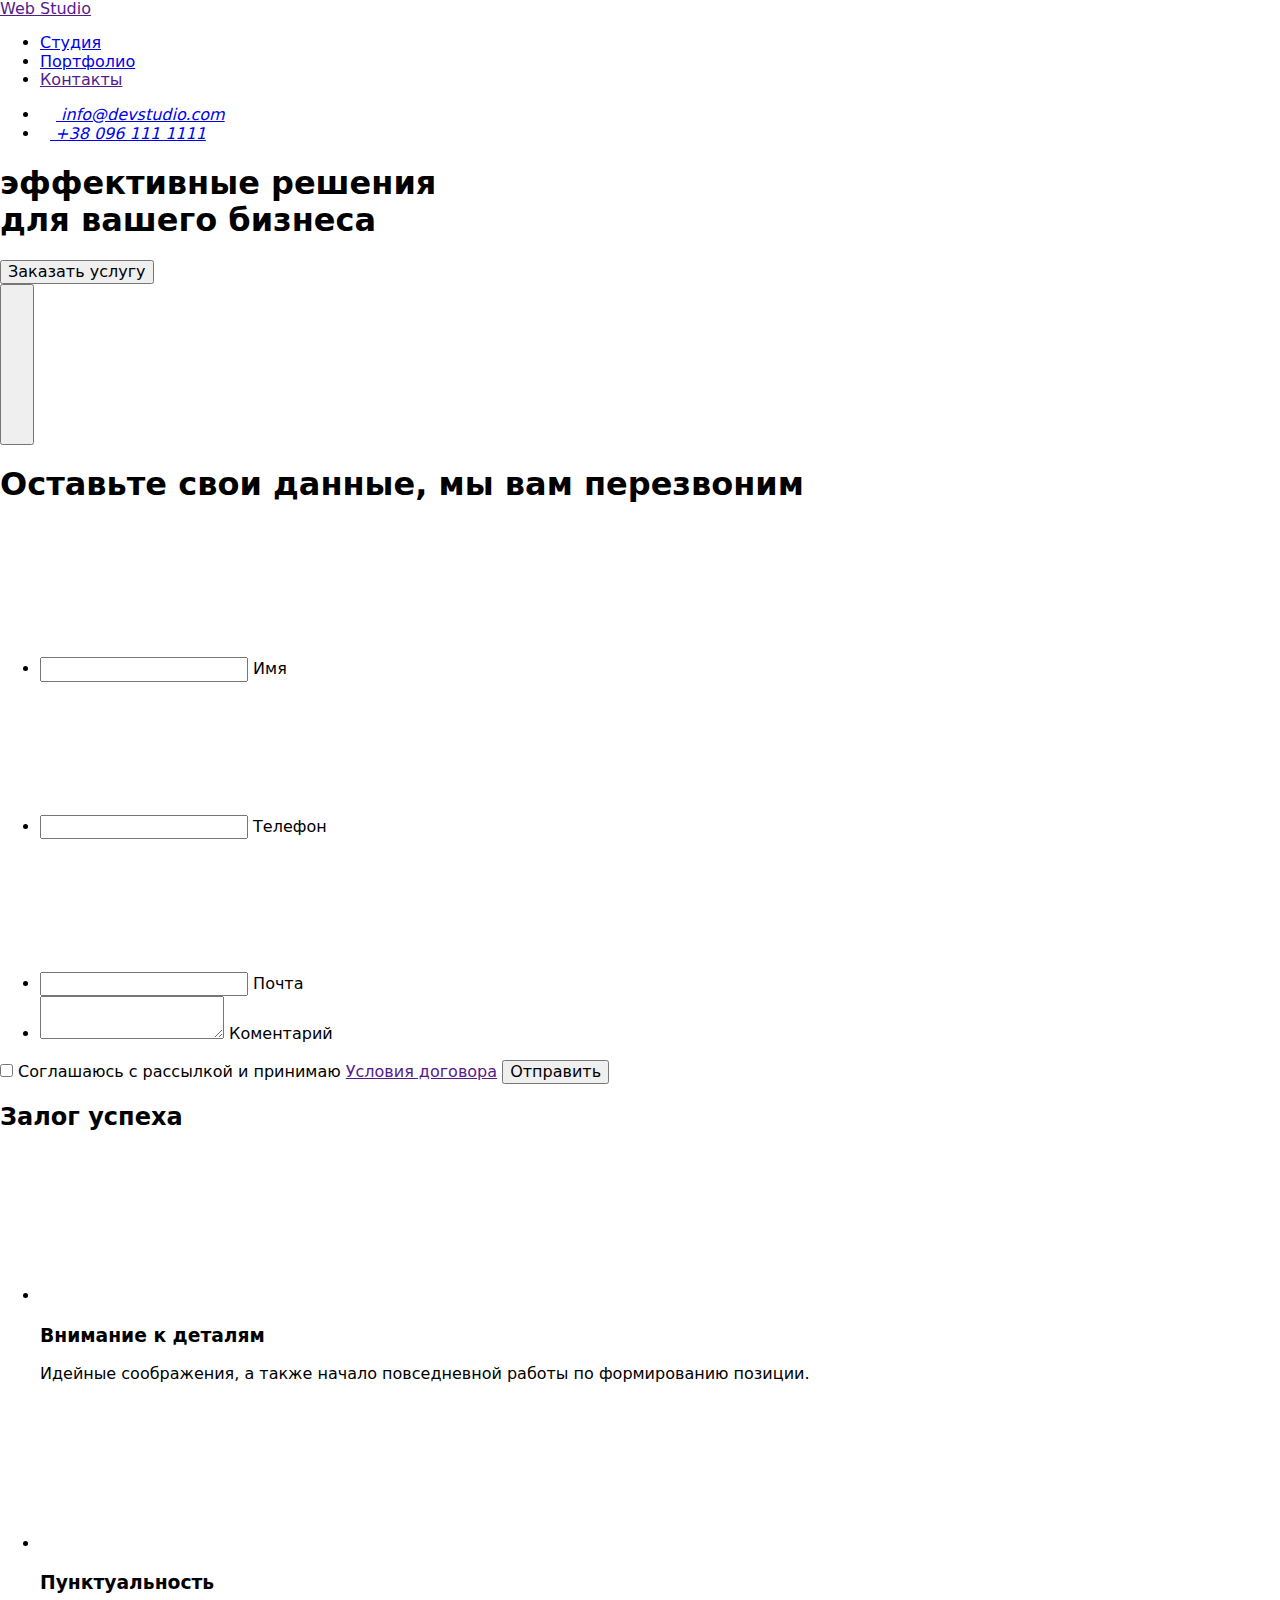
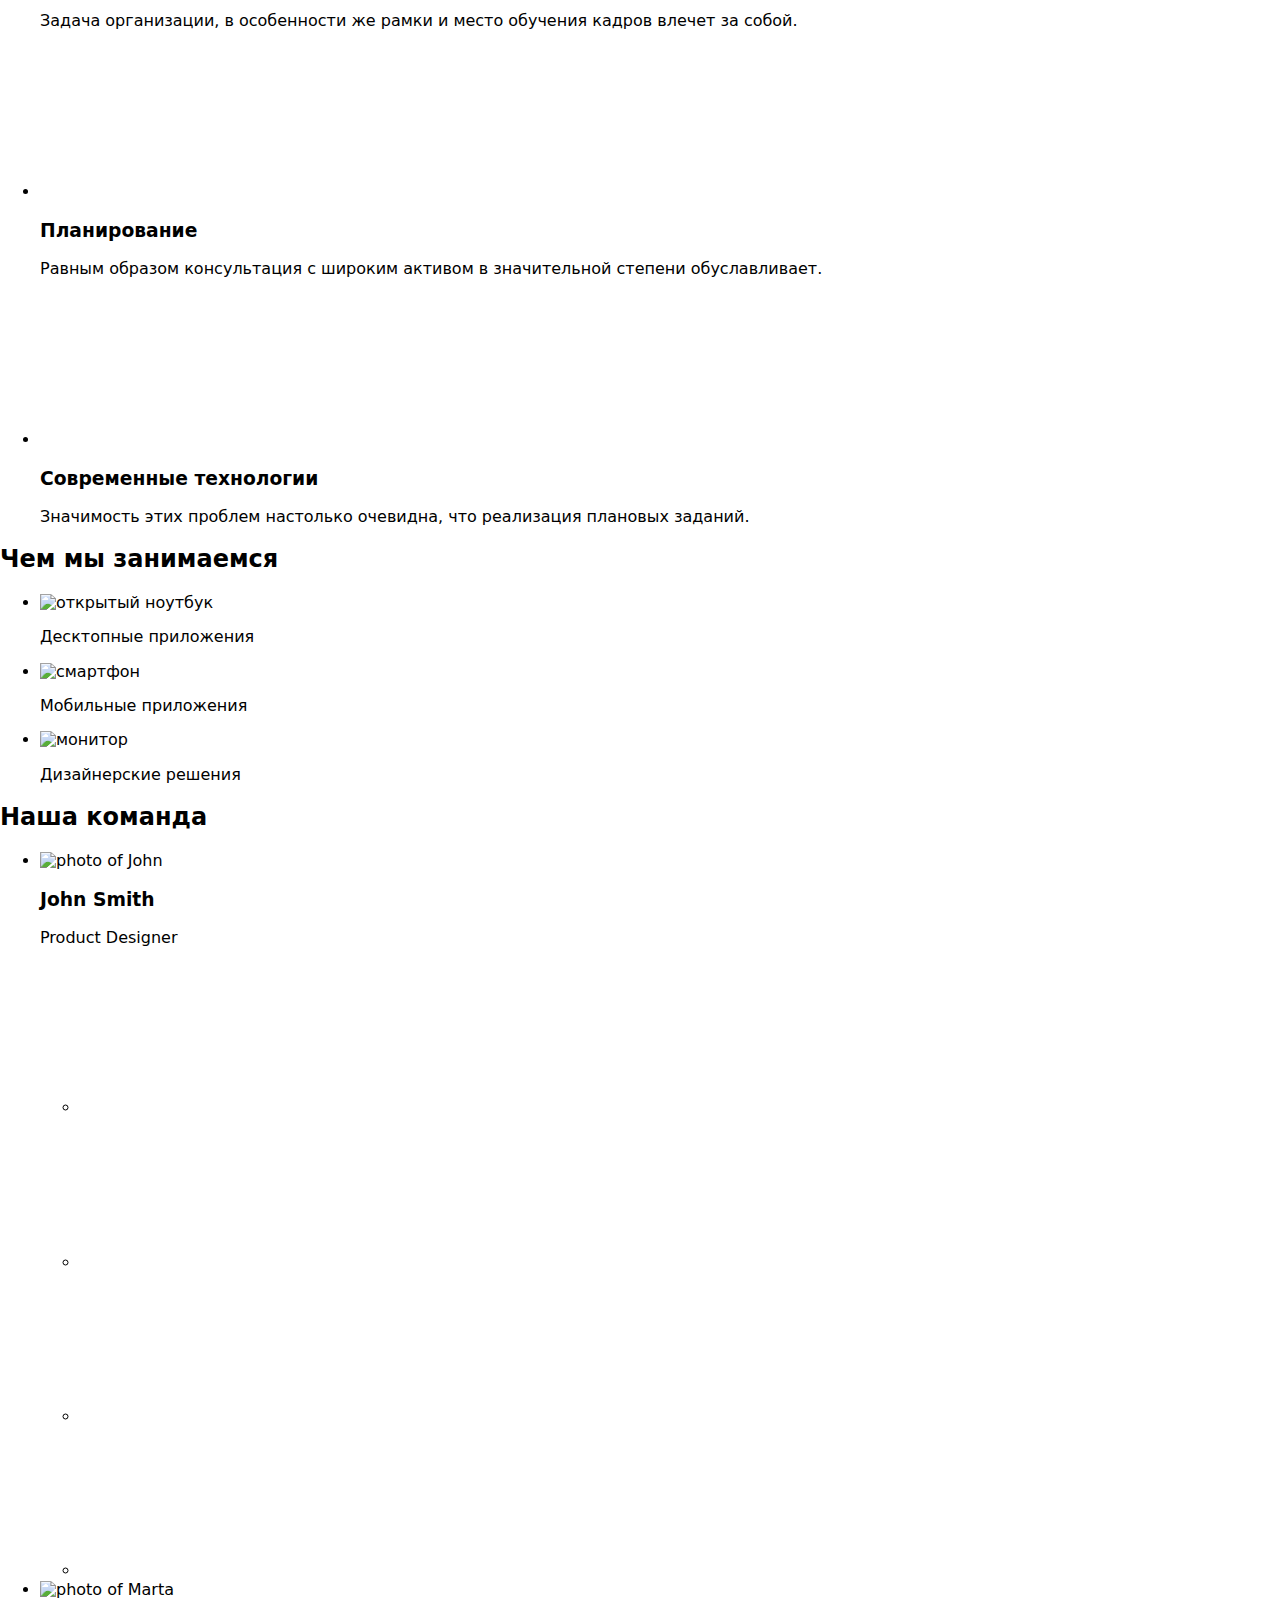
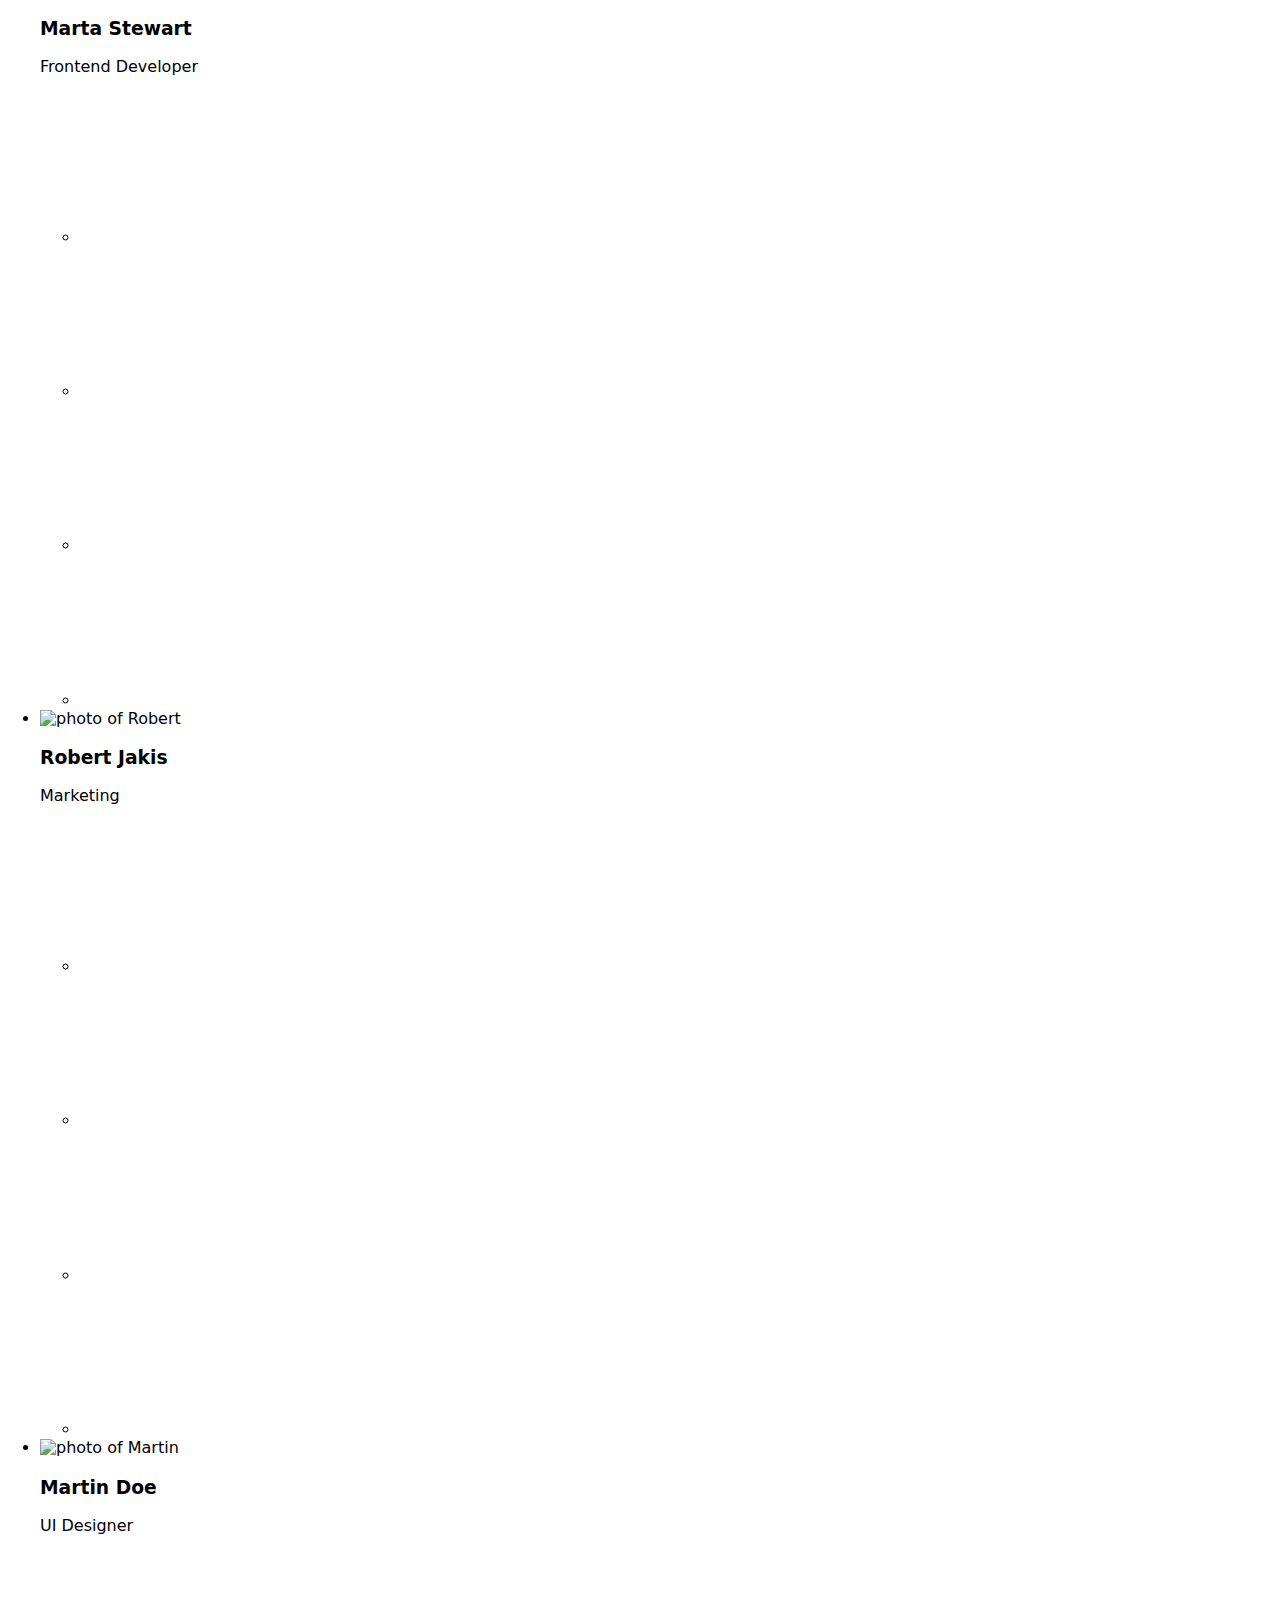
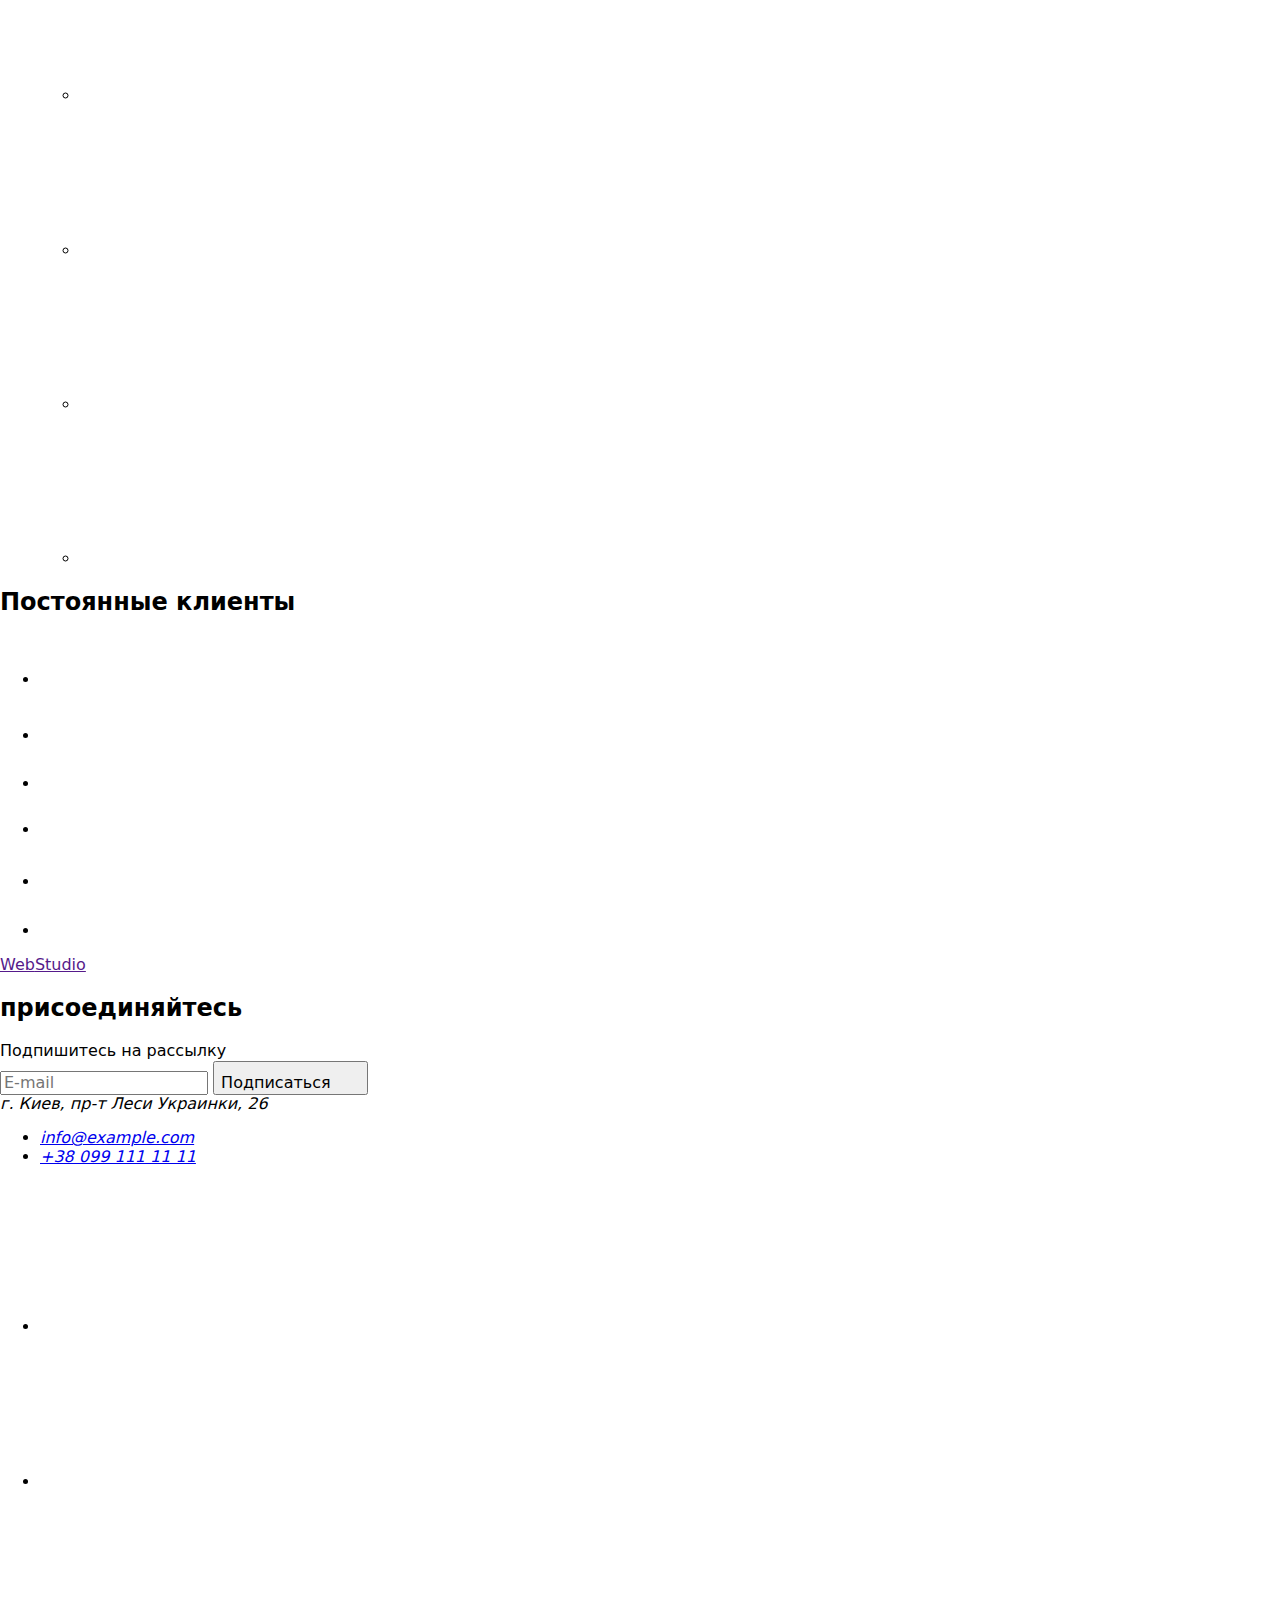
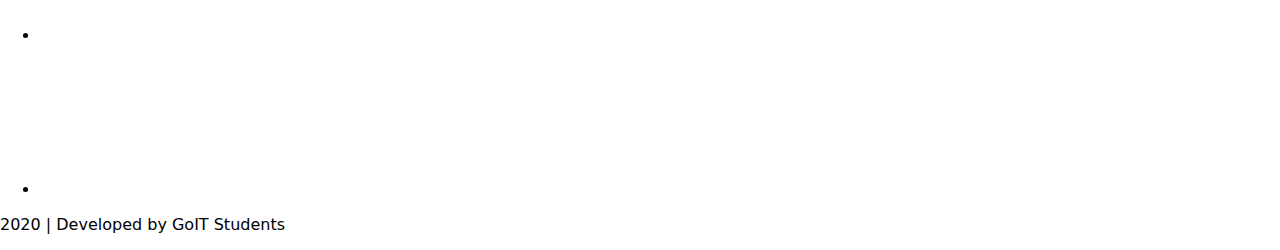
==== index.html @ dd18610b "Add files via upload" ====
<!DOCTYPE html>
<html lang="ru">
  <head>
    <meta charset="UTF-8" />
    <meta name="viewport" content="width=device-width, initial-scale=1.0" />
    <title>Document</title>
    <link
      href="https://fonts.googleapis.com/css2?family=Raleway:wght@700&family=Roboto:wght@400;500;700;900&display=swap"
      rel="stylesheet"
    />
    <link
      rel="stylesheet"
      href="https://cdnjs.cloudflare.com/ajax/libs/modern-normalize/0.6.0/modern-normalize.min.css"
    />
    <link rel="stylesheet" href="./css/main.min.css" />
  </head>

  <body>
    <!--Шапка проекту-->
    <header class="header">
      <div class="container">
        <div class="navigation">
          <nav class="navigation">
            <a href="" lang="en" class="logo"><span>Web</span> Studio</a>
            <ul class="site-nav">
              <li class="item">
                <a href="./index.html" class="link current">Студия</a>
              </li>
              <li class="item">
                <a href="./portfolio.html" class="link">Портфолио</a>
              </li>
              <li class="item"><a href="" class="link">Контакты</a></li>
            </ul>
          </nav>
          <address class="address">
            <ul class="comunication">
              <li class="item">
                <a
                  class="link"
                  href="mailto:info@devstudio.com"
                  aria-label="электронная почта"
                  ><svg class="icon" width="16px" height="11px">
                    <use href="./images/symbol-defs.svg#icon-envelope"></use>
                  </svg>
                  info@devstudio.com
                </a>
              </li>
              <li class="item">
                <a
                  class="link"
                  href="tel:+380961111111"
                  aria-label="номер телефона"
                >
                  <svg class="icon" width="10px" height="15px">
                    <use href="./images/symbol-defs.svg#icon-smartphone"></use>
                  </svg>
                  +38 096 111 1111
                </a>
              </li>
            </ul>
          </address>
        </div>
      </div>
    </header>

    <main>
      <!--Головний заголовок-->

      <section class="hero">
        <div class="hero-content">
          <h1 class="hero-title">
            эффективные решения <br />
            для вашего бизнеса
          </h1>
          <button data-modal-open class="hero-button">Заказать услугу</button>
          <div data-modal class="backdrop is-hidden">
            <div class="modal">
              <button class="cross-button" data-modal-close>
                <svg class="modal-icon" width="18px" hight="18px">
                  <use href="./images/symbol-defs.svg#icon-close-black"></use>
                </svg>
              </button>
              <form class="form" autocomplete="off">
                <h1 class="form-header">
                  Оставьте свои данные, мы вам перезвоним
                </h1>
                <ul class="form-list">
                  <li class="form-item">
                    <input
                      class="form-input"
                      type="text"
                      name="name"
                      id="name"
                      placeholder=" "
                    />
                    <label class="form-label" for="name">Имя </label>
                    <svg class="form-icon" width="18px" hight="18px">
                      <use
                        href="./images/symbol-defs.svg#icon-person-black"
                      ></use>
                    </svg>
                  </li>
                  <li class="form-item">
                    <input
                      class="form-input"
                      type="tel"
                      name="telephone"
                      id="telephone"
                      placeholder=" "
                    />
                    <label class="form-label" for="telephone">Телефон </label>
                    <svg class="form-icon" width="18px" hight="18px">
                      <use
                        href="./images/symbol-defs.svg#icon-phone-black"
                      ></use>
                    </svg>
                  </li>
                  <li class="form-item">
                    <input
                      class="form-input"
                      type="email"
                      name="mail"
                      id="mail"
                      placeholder=" "
                    />
                    <label class="form-label" for="mail">Почта </label>
                    <svg class="form-icon" width="18px" hight="18px">
                      <use
                        href="./images/symbol-defs.svg#icon-email-black"
                      ></use>
                    </svg>
                  </li>
                  <li class="form-item">
                    <textarea
                      class="form-input textarea"
                      name="comment"
                      id="comment"
                      placeholder=" "
                    ></textarea>
                    <label class="form-textarea" for="comment"
                      >Коментарий
                    </label>
                  </li>
                </ul>
                <label class="checkbox-label"
                  ><input class="checkbox" type="checkbox" name="conditions" />

                  <span class="checkbox-icon"></span>
                  Соглашаюсь с рассылкой и принимаю
                  <a class="checkbox-link" href=""> Условия договора</a>
                </label>

                <button class="close-button" data-modal-close>Отправить</button>
              </form>
            </div>
          </div>
        </div>
      </section>

      <!--Рішення для бізнесу-->
      <section class="recipe-success">
        <div class="container">
          <h2 class="visually-hidden">Залог успеха</h2>
          <ul class="list">
            <li class="item">
              <div class="button" aria-label="антена">
                <svg class="icon">
                  <use href="./images/symbol-defs.svg#icon-antenna"></use>
                </svg>
              </div>
              <h3 class="header">Внимание к деталям</h3>
              <p class="text">
                Идейные соображения, а также начало повседневной работы по
                формированию позиции.
              </p>
            </li>
            <li class="item">
              <div class="button" aria-label="часы">
                <svg class="icon">
                  <use href="./images/symbol-defs.svg#icon-clock"></use>
                </svg>
              </div>
              <h3 class="header">Пунктуальность</h3>
              <p class="text">
                Задача организации, в особенности же рамки и место обучения
                кадров влечет за собой.
              </p>
            </li>
            <li class="item">
              <div class="button" aria-label="диаграмма">
                <svg class="icon">
                  <use href="./images/symbol-defs.svg#icon-diagram"></use>
                </svg>
              </div>
              <h3 class="header">Планирование</h3>
              <p class="text">
                Равным образом консультация с широким активом в значительной
                степени обуславливает.
              </p>
            </li>
            <li class="item">
              <div class="button" aria-label="астронавт">
                <svg class="icon">
                  <use href="./images/symbol-defs.svg#icon-astronaut"></use>
                </svg>
              </div>
              <h3 class="header">Современные технологии</h3>
              <p class="text">
                Значимость этих проблем настолько очевидна, что реализация
                плановых заданий.
              </p>
            </li>
          </ul>
        </div>
      </section>

      <!--Чим ми займаємося-->

      <section class="activity">
        <div class="container">
          <h2 class="title">Чем мы занимаемся</h2>
          <ul class="activity-list">
            <li class="item">
              <img
                class="img"
                src="./images/img(6).jpg"
                alt="открытый ноутбук"
                width="370"
                height="294"
              />

              <p class="activity-text">Десктопные приложения</p>
            </li>
            <li class="item">
              <img
                class="img"
                src="./images/box(1).jpg"
                alt="смартфон"
                width="370"
                height="294"
              />

              <p class="activity-text">Мобильные приложения</p>
            </li>
            <li class="item">
              <img
                class="img"
                src="./images/img(1)(1).jpg"
                alt="монитор"
                width="370"
                height="294"
              />

              <p class="activity-text">Дизайнерские решения</p>
            </li>
          </ul>
        </div>
      </section>

      <!--Наша команда-->
      <section class="command-player">
        <div class="container">
          <h2>Наша команда</h2>
          <ul lang="en" class="list">
            <li class="item">
              <img
                src="./images/img(2)(1).jpg"
                alt="photo of John"
                width="270"
                height="260"
              />
              <h3 class="name">John Smith</h3>
              <p class="text">Product Designer</p>
              <ul class="social-links">
                <li class="item">
                  <a class="link" href="" aria-label="ссылка на инстаграм">
                    <svg class="icon" width="20px" hight="20px">
                      <use href="./images/symbol-defs.svg#icon-instagram"></use>
                    </svg>
                  </a>
                </li>
                <li class="item">
                  <a class="link" href="" aria-label="ссылка на твиттер">
                    <svg class="icon" width="20px" hight="20px">
                      <use href="./images/symbol-defs.svg#icon-twitter"></use>
                    </svg>
                  </a>
                </li>
                <li class="item">
                  <a class="link" href="" aria-label="ссылка на фейсбук">
                    <svg class="icon" width="20px" hight="20px">
                      <use href="./images/symbol-defs.svg#icon-facebook"></use>
                    </svg>
                  </a>
                </li>
                <li class="item">
                  <a class="link" href="" aria-label="ссылка на линкедин">
                    <svg class="icon" width="20px" hight="20px">
                      <use href="./images/symbol-defs.svg#icon-linkedin"></use>
                    </svg>
                  </a>
                </li>
              </ul>
            </li>
            <li class="item">
              <img
                src="./images/img(3)(1).jpg"
                alt="photo of Marta"
                width="270"
                height="260"
              />
              <h3 class="name">Marta Stewart</h3>
              <p class="text">Frontend Developer</p>
              <ul class="social-links">
                <li class="item">
                  <a class="link" href="" aria-label="ссылка на инстаграм">
                    <svg class="icon" width="20px" hight="20px">
                      <use href="./images/symbol-defs.svg#icon-instagram"></use>
                    </svg>
                  </a>
                </li>
                <li class="item">
                  <a class="link" href="" aria-label="ссылка на твиттер">
                    <svg class="icon" width="20px" hight="20px">
                      <use href="./images/symbol-defs.svg#icon-twitter"></use>
                    </svg>
                  </a>
                </li>
                <li class="item">
                  <a class="link" href="" aria-label="ссылка на фейсбук">
                    <svg class="icon" width="20px" hight="20px">
                      <use href="./images/symbol-defs.svg#icon-facebook"></use>
                    </svg>
                  </a>
                </li>
                <li class="item">
                  <a class="link" href="" aria-label="ссылка на линкедин">
                    <svg class="icon" width="20px" hight="20px">
                      <use href="./images/symbol-defs.svg#icon-linkedin"></use>
                    </svg>
                  </a>
                </li>
              </ul>
            </li>
            <li class="item">
              <img
                src="./images/img(4)(1).jpg"
                alt="photo of Robert"
                width="270"
                height="260"
              />
              <h3 class="name">Robert Jakis</h3>
              <p class="text">Marketing</p>
              <ul class="social-links">
                <li class="item">
                  <a class="link" href="" aria-label="ссылка на инстаграм">
                    <svg class="icon" width="20px" hight="20px">
                      <use href="./images/symbol-defs.svg#icon-instagram"></use>
                    </svg>
                  </a>
                </li>
                <li class="item">
                  <a class="link" href="" aria-label="ссылка на твиттер">
                    <svg class="icon" width="20px" hight="20px">
                      <use href="./images/symbol-defs.svg#icon-twitter"></use>
                    </svg>
                  </a>
                </li>
                <li class="item">
                  <a class="link" href="" aria-label="ссылка на фейсбук">
                    <svg class="icon" width="20px" hight="20px">
                      <use href="./images/symbol-defs.svg#icon-facebook"></use>
                    </svg>
                  </a>
                </li>
                <li class="item">
                  <a class="link" href="" aria-label="ссылка на линкедин">
                    <svg class="icon" width="20px" hight="20px">
                      <use href="./images/symbol-defs.svg#icon-linkedin"></use>
                    </svg>
                  </a>
                </li>
              </ul>
            </li>
            <li class="item">
              <img
                src="./images/img(5)(1).jpg"
                alt="photo of Martin"
                width="270"
                height="260"
              />
              <h3 class="name">Martin Doe</h3>
              <p class="text">UI Designer</p>
              <ul class="social-links">
                <li class="item">
                  <a class="link" href="" aria-label="ссылка на инстаграм">
                    <svg class="icon" width="20px" hight="20px">
                      <use href="./images/symbol-defs.svg#icon-instagram"></use>
                    </svg>
                  </a>
                </li>
                <li class="item">
                  <a class="link" href="" aria-label="ссылка на твиттер">
                    <svg class="icon" width="20px" hight="20px">
                      <use href="./images/symbol-defs.svg#icon-twitter"></use>
                    </svg>
                  </a>
                </li>
                <li class="item">
                  <a class="link" href="" aria-label="ссылка на фейсбук">
                    <svg class="icon" width="20px" hight="20px">
                      <use href="./images/symbol-defs.svg#icon-facebook"></use>
                    </svg>
                  </a>
                </li>
                <li class="item">
                  <a class="link" href="" aria-label="ссылка на линкедин">
                    <svg class="icon" width="20px" hight="20px">
                      <use href="./images/symbol-defs.svg#icon-linkedin"></use>
                    </svg>
                  </a>
                </li>
              </ul>
            </li>
          </ul>
        </div>
      </section>
      <section class="clients">
        <div class="container">
          <h2 class="header">Постоянные клиенты</h2>
          <ul class="clients-list">
            <li class="item">
              <a class="link" href="">
                <svg class="icon" width="44px" height="49px">
                  <use href="./images/symbol-defs.svg#icon-logo1"></use>
                </svg>
              </a>
            </li>
            <li class="item">
              <a class="link" href="">
                <svg class="icon" width="40px" height="52px">
                  <use href="./images/symbol-defs.svg#icon-logo2"></use>
                </svg>
              </a>
            </li>
            <li class="item">
              <a class="link" href="">
                <svg class="icon" width="41px" height="43px">
                  <use href="./images/symbol-defs.svg#icon-logo3"></use>
                </svg>
              </a>
            </li>
            <li class="item">
              <a class="link" href="">
                <svg class="icon" width="80px" height="42px">
                  <use href="./images/symbol-defs.svg#icon-logo4"></use>
                </svg>
              </a>
            </li>
            <li class="item">
              <a class="link" href="">
                <svg class="icon" width="59px" height="47px">
                  <use href="./images/symbol-defs.svg#icon-logo5"></use>
                </svg>
              </a>
            </li>
            <li class="item">
              <a class="link" href="">
                <svg class="icon" width="88px" height="45px">
                  <use href="./images/symbol-defs.svg#icon-logo6"></use>
                </svg>
              </a>
            </li>
          </ul>
        </div>
      </section>
    </main>
    <footer class="footer">
      <div class="container">
        <div class="footer-up">
          <a href="" lang="en" class="logo"><span>Web</span>Studio</a>
          <h2 class="footer-call">присоединяйтесь</h2>
          <form class="footer-form">
            <label class="label" for="mail">Подпишитесь на рассылку</label>
            <div class="field">
              <input
                class="mail"
                type="email"
                name="mail"
                id="mail"
                placeholder="E-mail"
              />
              <button class="button" type="submit">
                Подписаться
                <svg class="icon" width="24px" height="24px">
                  <use href="./images/symbol-defs.svg#icon-icon-send"></use>
                </svg>
              </button>
            </div>
          </form>
        </div>
        <div class="footer-middle">
          <address class="address">
            г. Киев, пр-т Леси Украинки, 26
            <ul class="footer-nav">
              <li>
                <a href="mailto:info@example.com" class="footer-link"
                  >info@example.com</a
                >
              </li>
              <li>
                <a href="tell:+380991111111" class="footer-link"
                  >+38 099 111 11 11</a
                >
              </li>
            </ul>
          </address>

          <ul class="social-links">
            <li class="item">
              <a class="link" href="" aria-label="ссылка на инстаграм">
                <svg class="icon" width="20px" hight="20px">
                  <use href="./images/symbol-defs.svg#icon-instagram"></use>
                </svg>
              </a>
            </li>
            <li class="item">
              <a class="link" href="" aria-label="ссылка на твиттер">
                <svg class="icon" width="20px" hight="20px">
                  <use href="./images/symbol-defs.svg#icon-twitter"></use>
                </svg>
              </a>
            </li>
            <li class="item">
              <a class="link" href="" aria-label="ссылка на фейсбук">
                <svg class="icon" width="20px" hight="20px">
                  <use href="./images/symbol-defs.svg#icon-facebook"></use>
                </svg>
              </a>
            </li>
            <li class="item">
              <a class="link" href="" aria-label="ссылка на линкедин">
                <svg class="icon" width="20px" hight="20px">
                  <use href="./images/symbol-defs.svg#icon-linkedin"></use>
                </svg>
              </a>
            </li>
          </ul>
        </div>

        <p class="footer-developer">2020 | Developed by GoIT Students</p>
      </div>
    </footer>
    <script src="./js/modal.js"></script>
  </body>
</html>
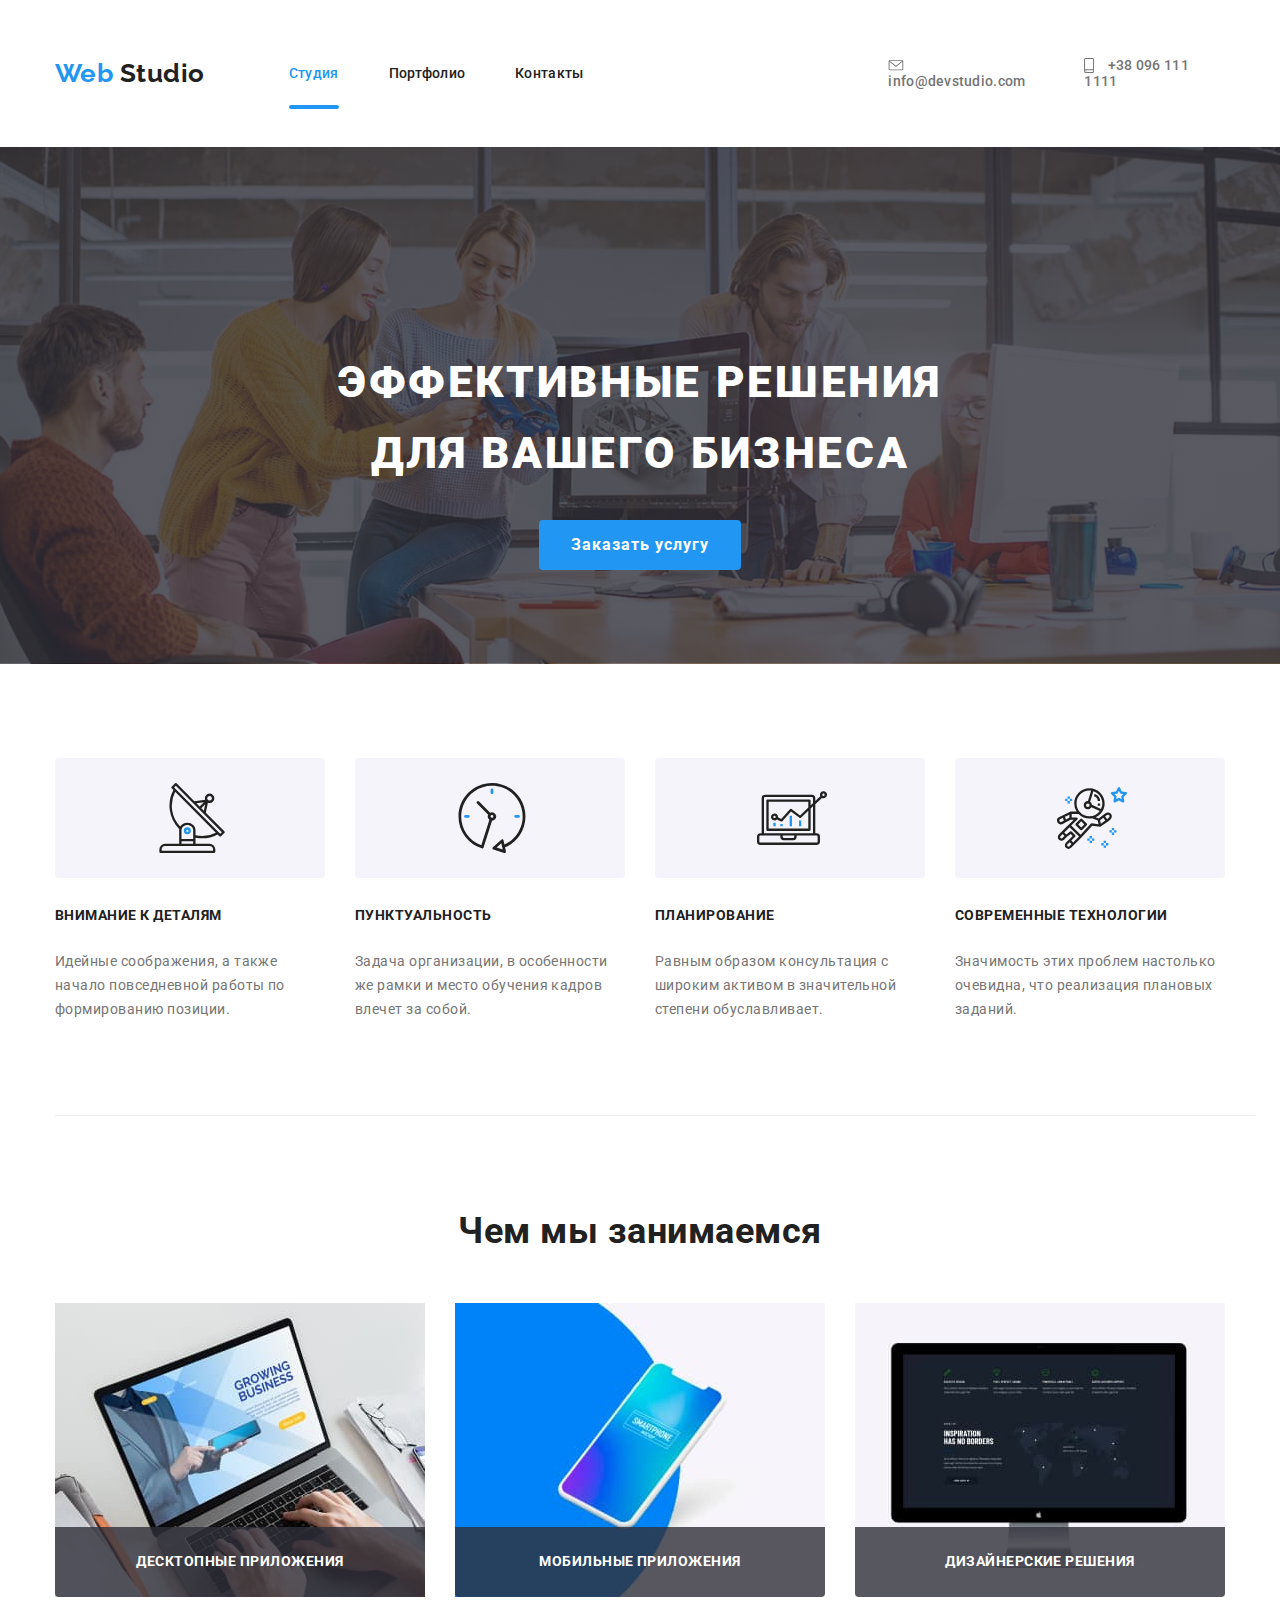
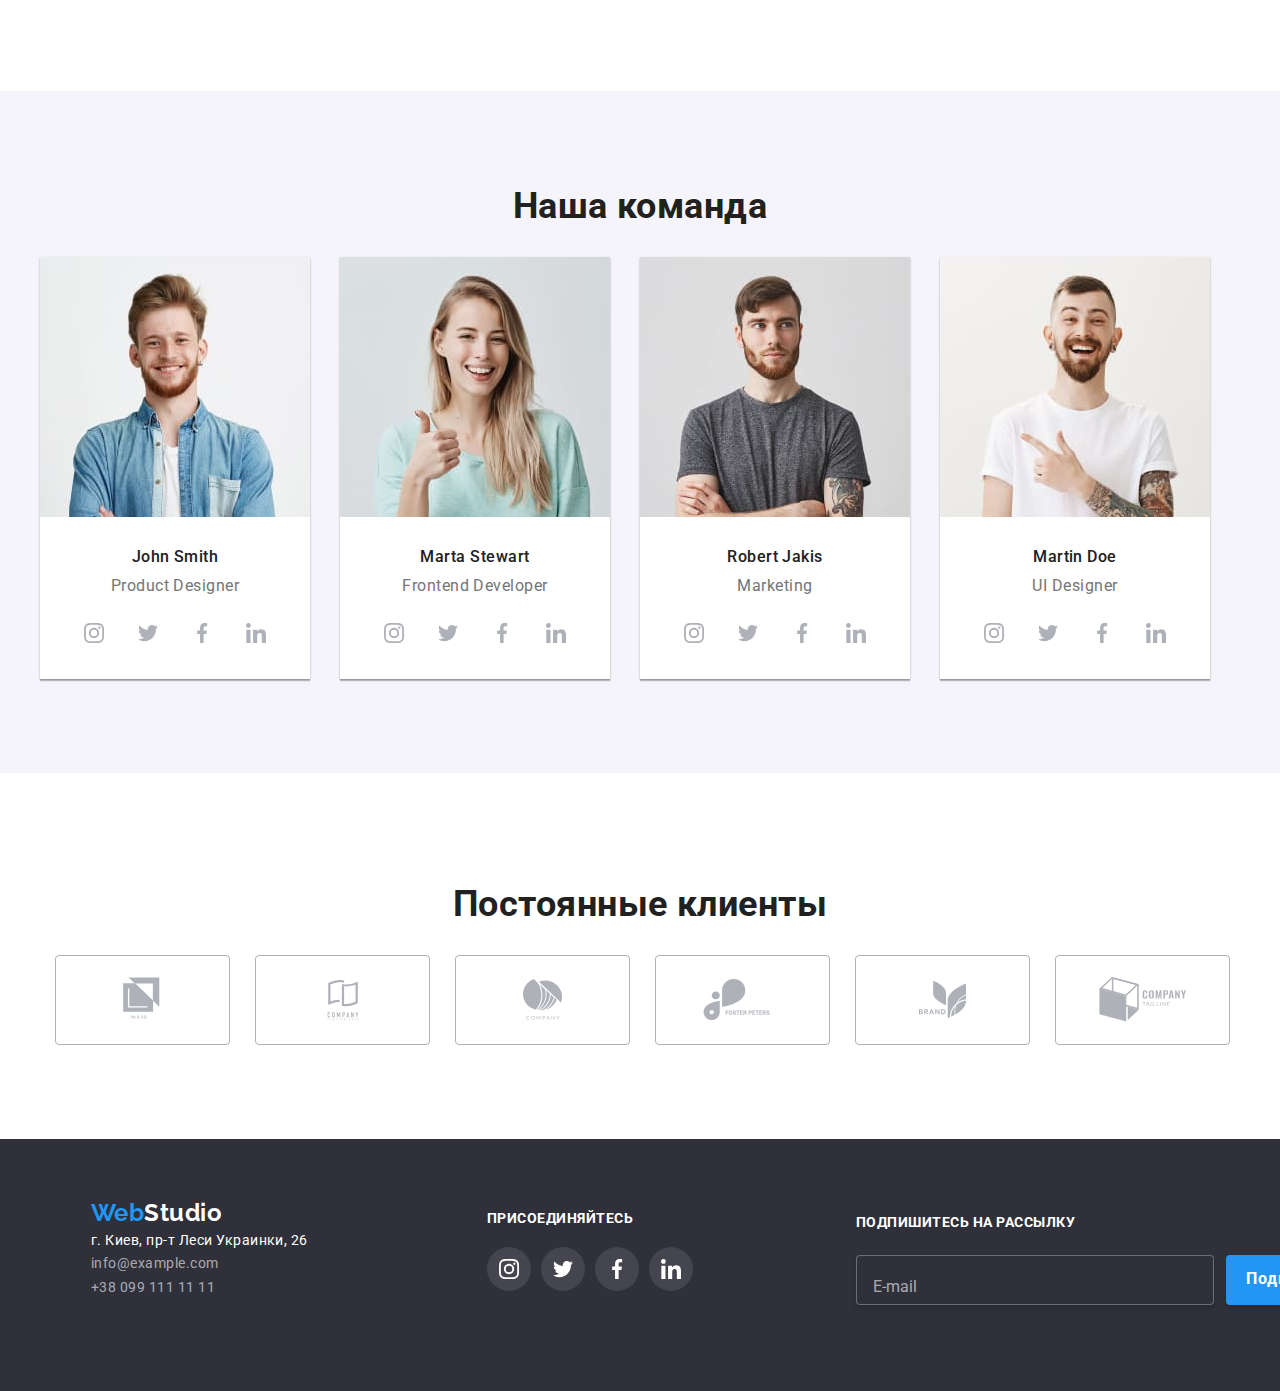
==== commit a871587a: "hw8" ====
--- a/index.html
+++ b/index.html
@@ -18,10 +18,32 @@
   <body>
     <!--Шапка проекту-->
     <header class="header">
-      <div class="container">
-        <div class="navigation">
+      <div class="container header">
+        <a href="" lang="en" class="logo"><span>Web</span> Studio</a>
+        <button
+          type="button"
+          class="menu-button is-open"
+          aria-expanded="false"
+          aria-controls="menu-container"
+          data-menu-button
+        >
+          <svg
+            width="40"
+            height="40"
+            aria-label="переключатель мобильного меню"
+          >
+            <use
+              class="icon-menu"
+              href="./images/symbol-defs.svg#icon-close40px"
+            ></use>
+            <use
+              class="icon-close"
+              href="./images/symbol-defs.svg#icon-menu40px"
+            ></use>
+          </svg>
+        </button>
+        <div class="menu-container" id="menu-container" data-menu>
           <nav class="navigation">
-            <a href="" lang="en" class="logo"><span>Web</span> Studio</a>
             <ul class="site-nav">
               <li class="item">
                 <a href="./index.html" class="link current">Студия</a>
@@ -222,8 +244,9 @@
           <ul class="activity-list">
             <li class="item">
               <img
+              srcset="./images/activity-1.jpg 1x"
                 class="img"
-                src="./images/img(6).jpg"
+                src="./images/activity-1.jpg "
                 alt="открытый ноутбук"
                 width="370"
                 height="294"
@@ -233,8 +256,9 @@
             </li>
             <li class="item">
               <img
+              srcset="./images/activity-2.jpg 1x"
                 class="img"
-                src="./images/box(1).jpg"
+                src="./images/activity-2.jpg"
                 alt="смартфон"
                 width="370"
                 height="294"
@@ -244,8 +268,9 @@
             </li>
             <li class="item">
               <img
+              srcset="./images/activity-3.jpg 1x"
                 class="img"
-                src="./images/img(1)(1).jpg"
+                src="./images/activity-3.jpg"
                 alt="монитор"
                 width="370"
                 height="294"
@@ -264,7 +289,13 @@
           <ul lang="en" class="list">
             <li class="item">
               <img
-                src="./images/img(2)(1).jpg"
+              srcset="
+              ./images/player-1.jpg 1x,
+
+              ./images/player-1@2x.jpg 2x,
+              "
+              class="player"
+                src="./images/player-1@2x.jpg"
                 alt="photo of John"
                 width="270"
                 height="260"
@@ -304,7 +335,12 @@
             </li>
             <li class="item">
               <img
-                src="./images/img(3)(1).jpg"
+               srcset="
+              ./images/player-2.jpg 1x,
+              ./images/player-2@2x.jpg 2x,
+              "
+              class="player"
+                src="./images/player-2.jpg"
                 alt="photo of Marta"
                 width="270"
                 height="260"
@@ -344,7 +380,12 @@
             </li>
             <li class="item">
               <img
-                src="./images/img(4)(1).jpg"
+               srcset="
+              ./images/player-3.jpg 1x,
+              ./images/player-3@2x.jpg 2x,
+              "
+              class="player"
+                src="./images/player-3.jpg"
                 alt="photo of Robert"
                 width="270"
                 height="260"
@@ -384,7 +425,12 @@
             </li>
             <li class="item">
               <img
-                src="./images/img(5)(1).jpg"
+               srcset="
+              ./images/player-4.jpg 1x,
+              ./images/player-4@2x.jpg 2x,
+              "
+              class="player"
+                src="./images/player-4.jpg"
                 alt="photo of Martin"
                 width="270"
                 height="260"
@@ -475,47 +521,25 @@
         </div>
       </section>
     </main>
-    <footer class="footer">
-      <div class="container">
+  <footer class="footer">
+    <div class="container footer">
+      <div class="footer-flex">
         <div class="footer-up">
           <a href="" lang="en" class="logo"><span>Web</span>Studio</a>
-          <h2 class="footer-call">присоединяйтесь</h2>
-          <form class="footer-form">
-            <label class="label" for="mail">Подпишитесь на рассылку</label>
-            <div class="field">
-              <input
-                class="mail"
-                type="email"
-                name="mail"
-                id="mail"
-                placeholder="E-mail"
-              />
-              <button class="button" type="submit">
-                Подписаться
-                <svg class="icon" width="24px" height="24px">
-                  <use href="./images/symbol-defs.svg#icon-icon-send"></use>
-                </svg>
-              </button>
-            </div>
-          </form>
-        </div>
-        <div class="footer-middle">
           <address class="address">
             г. Киев, пр-т Леси Украинки, 26
             <ul class="footer-nav">
               <li>
-                <a href="mailto:info@example.com" class="footer-link"
-                  >info@example.com</a
-                >
+                <a href="mailto:info@example.com" class="footer-link">info@example.com</a>
               </li>
               <li>
-                <a href="tell:+380991111111" class="footer-link"
-                  >+38 099 111 11 11</a
-                >
+                <a href="tell:+380991111111" class="footer-link">+38 099 111 11 11</a>
               </li>
             </ul>
           </address>
-
+        </div>
+        <div class="footer-social">
+          <h2 class="footer-call">присоединяйтесь</h2>
           <ul class="social-links">
             <li class="item">
               <a class="link" href="" aria-label="ссылка на инстаграм">
@@ -547,10 +571,25 @@
             </li>
           </ul>
         </div>
-
-        <p class="footer-developer">2020 | Developed by GoIT Students</p>
       </div>
-    </footer>
+      <form class="footer-form">
+        <label class="label" for="mail">Подпишитесь на рассылку</label>
+        <div class="field">
+          <input class="mail" type="email" name="mail" id="mail" placeholder="E-mail" />
+          <button class="button" type="submit">
+            Подписаться
+            <svg class="icon" width="24px" height="24px">
+              <use href="./images/symbol-defs.svg#icon-icon-send"></use>
+            </svg>
+          </button>
+        </div>
+      </form>
+    </div>
+  
+    <p class="footer-developer">2020 | Developed by GoIT Students</p>
+    </div>
+  </footer>
+    <script src="./js/menu.js"></script>
     <script src="./js/modal.js"></script>
   </body>
 </html>
--- a/css/main.min.css
+++ b/css/main.min.css
@@ -0,0 +1,1315 @@
+html {
+  -webkit-box-sizing: border-box;
+  box-sizing: border-box;
+  line-height: 0;
+}
+*,
+*::before,
+*::after {
+  -webkit-box-sizing: inherit;
+  box-sizing: inherit;
+}
+body {
+  background-color: #fff;
+  color: #212121;
+  font-family: Roboto, sans-serif;
+  letter-spacing: 0.03em;
+}
+.container {
+  margin-left: auto;
+  margin-right: auto;
+  padding-left: 15px;
+  padding-right: 15px;
+  @media screen and (min-width: $mobile) {
+    width: 480px;
+  }
+  @media screen and (min-width: $tablet) {
+    width: 768px;
+  }
+  @media screen and (min-width: $desktop) {
+    width: 1200px;
+  }
+}
+a {
+  color: inherit;
+  text-decoration: none;
+  margin: 0;
+  padding: 0;
+  border: none;
+  -webkit-box-shadow: none;
+  box-shadow: none;
+}
+ul {
+  list-style: none;
+  margin: 0;
+  padding: 0;
+}
+img {
+  display: block;
+  max-width: 100%;
+  height: auto;
+}
+.visually-hidden {
+  position: absolute;
+  width: 1px;
+  height: 1px;
+  border: 0;
+  margin: -1px;
+  padding: 0;
+  clip: rect(0 0 0 0);
+  overflow: hidden;
+}
+h1,
+h2,
+h3 {
+  margin: 0;
+}
+h2 {
+  font-weight: 700;
+  font-size: 36px;
+  line-height: 1.17;
+  text-align: center;
+}
+p {
+  margin: 0;
+}
+.header {
+  position: relative;
+  padding-top: 16px;
+  padding-bottom: 16px;
+}
+@media screen and (min-width: 768px) {
+  .header {
+    width: 1200px;
+    margin-left: auto;
+    margin-right: auto;
+  }
+}
+
+.logo {
+  font-family: Raleway, sans-serif;
+  font-weight: 700;
+  font-size: 26px;
+  line-height: 1.2;
+  width: 153px;
+}
+@media screen and (min-width: 768px) {
+  .logo {
+    padding-top: 26px;
+    padding-bottom: 26px;
+  }
+}
+
+.logo span {
+  color: #2196f3;
+}
+
+@media screen and (max-width: 767px) {
+  .menu-container {
+    display: none;
+    position: absolute;
+    top: 100%;
+    left: 0;
+    width: 100%;
+    height: 453px;
+
+    background-color: #ffffff;
+    box-shadow: 0px 1px 3px rgba(0, 0, 0, 0.16), 0px 2px 4px rgba(0, 0, 0, 0.08),
+      0px 4px 8px rgba(0, 0, 0, 0.04);
+    padding-top: 60px;
+    padding-bottom: 60px;
+    margin-left: auto;
+    margin-right: auto;
+  }
+}
+@media screen and (min-width: 768px) {
+  .menu-container {
+    display: flex;
+    align-items: center;
+    margin-left: 81px;
+  }
+}
+
+.container.header {
+  display: flex;
+  align-items: center;
+}
+
+@media screen and (min-width: 1200px) {
+  .container.header {
+    width: 1200px;
+    display: flex;
+    justify-content: center;
+  }
+}
+.menu-container.is-open {
+  display: block;
+}
+
+.menu-button {
+  position: absolute;
+  right: 10px;
+  top: 10px;
+  display: inline-flex;
+  margin: 0;
+  padding: 0;
+  border: none;
+  background-color: transparent;
+}
+
+.menu-button .icon-close {
+  display: none;
+}
+.menu-button:hover {
+  fill: #2196f3;
+}
+@media screen and (max-width: 767px) {
+  .menu-button.is-open .icon-close {
+    display: block;
+  }
+}
+
+.menu-button.is-open .icon-menu {
+  display: none;
+}
+
+.header .address {
+  font-style: normal;
+  text-align: center;
+}
+
+.site-nav {
+  display: block;
+  font-weight: 500;
+  font-size: 14px;
+  line-height: 1.14;
+  letter-spacing: 0.02em;
+
+  text-align: center;
+}
+@media screen and (min-width: 768px) {
+  .site-nav {
+    display: flex;
+    padding-top: 32px;
+    padding-bottom: 32px;
+  }
+}
+
+.site-nav .item {
+  margin-bottom: 50px;
+}
+.site-nav .item:last-child {
+  margin-bottom: 0;
+  margin-right: 0;
+}
+@media screen and (min-width: 768px) {
+  .site-nav .item {
+    margin-bottom: 0;
+    margin-right: 50px;
+  }
+}
+.site-nav .link {
+  -webkit-transition-property: color;
+  transition-property: color;
+  -webkit-transition-duration: 250ms;
+  transition-duration: 250ms;
+  -webkit-transition-timing-function: cubic-bezier(0.4, 0, 0.2, 1);
+  transition-timing-function: cubic-bezier(0.4, 0, 0.2, 1);
+}
+.site-nav .link:hover,
+.site-nav .link:focus {
+  color: #2196f3;
+}
+
+.link.current {
+  position: relative;
+  color: #2196f3;
+  height: 25px;
+  padding-bottom: 8px;
+}
+@media screen and (min-width: 768px) {
+  .link.current {
+    height: 48px;
+    padding-bottom: 28px;
+  }
+}
+
+.link.current::after {
+  display: inline-block;
+  position: absolute;
+  content: "";
+  left: 0;
+  bottom: 0;
+  width: 100%;
+  height: 4px;
+  background-color: #2196f3;
+  border-radius: 2px;
+}
+.comunication {
+  display: block;
+  color: #757575;
+  font-weight: 500;
+  font-size: 14px;
+  line-height: 1.14;
+  letter-spacing: 0.02em;
+
+  margin-top: 60px;
+}
+@media screen and (min-width: 768px) {
+  .comunication {
+    margin-top: 0;
+    margin-left: 84px;
+    text-align: left;
+  }
+}
+@media screen and (min-width: 1200px) {
+  .comunication {
+    display: flex;
+    margin-left: 305px;
+  }
+}
+.comunication .item {
+  margin-bottom: 16px;
+}
+@media screen and (min-width: 768px) {
+  .comunication .item {
+    margin-bottom: 10px;
+  }
+  .comunication .item:last-child {
+    margin-bottom: 0px;
+    margin-right: 0;
+  }
+}
+@media screen and (min-width: 1200px) {
+  .comunication .item {
+    margin-bottom: 0;
+    margin-right: 30px;
+  }
+}
+.comunication .link {
+  -webkit-transition-property: color;
+  transition-property: color;
+  -webkit-transition-duration: 250ms;
+  transition-duration: 250ms;
+  -webkit-transition-timing-function: cubic-bezier(0.4, 0, 0.2, 1);
+  transition-timing-function: cubic-bezier(0.4, 0, 0.2, 1);
+}
+.comunication .link:hover,
+.comunication .link:focus {
+  color: #2196f3;
+}
+.comunication .icon {
+  fill: currentColor;
+  margin-right: 10px;
+  vertical-align: middle;
+}
+.hero {
+  margin-left: auto;
+  margin-right: auto;
+  padding-bottom: 60px;
+  background-color: rgba(47, 48, 58, 0.8);
+  background-image: -webkit-gradient(
+      linear,
+      left top,
+      right top,
+      from(rgba(47, 48, 58, 0.8)),
+      to(rgba(47, 48, 58, 0.8))
+    ),
+    url("../images/Header-480\ img.jpg");
+  background-image: linear-gradient(
+      to right,
+      rgba(47, 48, 58, 0.8),
+      rgba(47, 48, 58, 0.8)
+    ),
+    url("../images/Header-480\ img.jpg");
+  background-size: cover;
+  background-position: center;
+  background-repeat: no-repeat;
+}
+@media (min-resolution: 2dppx) {
+  .hero {
+    background-image: linear-gradient(
+        to right,
+        rgba(47, 48, 58, 0.8),
+        rgba(47, 48, 58, 0.8)
+      ),
+      url("../images/Header-480\ img@2x.jpg");
+    background-size: cover;
+    background-position: center;
+  }
+}
+@media (min-width: 768px) {
+  .hero {
+    background-image: linear-gradient(
+        to right,
+        rgba(47, 48, 58, 0.8),
+        rgba(47, 48, 58, 0.8)
+      ),
+      url("../images/Header-768\ img.jpg");
+    background-size: cover;
+    background-position: center;
+  }
+}
+@media (min-resolution: 2dppx) {
+  .hero {
+    background-image: linear-gradient(
+        to right,
+        rgba(47, 48, 58, 0.8),
+        rgba(47, 48, 58, 0.8)
+      ),
+      url("../images/Header-768\ img@2x.jpg");
+    background-size: cover;
+    background-position: center;
+  }
+}
+@media (min-width: 1200px) {
+  .hero {
+    background-image: linear-gradient(
+        to right,
+        rgba(47, 48, 58, 0.8),
+        rgba(47, 48, 58, 0.8)
+      ),
+      url("../images/Header-1200img.jpg");
+    background-size: cover;
+    background-position: center;
+  }
+}
+@media (min-resolution: 2dppx) {
+  .hero {
+    background-image: linear-gradient(
+        to right,
+        rgba(47, 48, 58, 0.8),
+        rgba(47, 48, 58, 0.8)
+      ),
+      url("../images/Header-1200img@2x.jpg");
+    background-size: cover;
+    background-position: center;
+  }
+}
+
+@media screen and (min-width: 1200px) {
+  .hero {
+    padding-bottom: 94px;
+  }
+}
+.hero-content {
+  padding-top: 118px;
+  text-align: center;
+}
+@media screen and (min-width: 1200px) {
+  .hero-content {
+    padding-top: 200px;
+  }
+}
+.hero-title {
+  color: #ffffff;
+  font-weight: 900;
+  font-size: 26px;
+  line-height: 1.62;
+  letter-spacing: 0.06em;
+  text-transform: uppercase;
+  margin-bottom: 30px;
+}
+@media screen and (min-width: 1200px) {
+  .hero-title {
+    font-size: 44px;
+    line-height: 1, 36;
+  }
+}
+.hero-button {
+  background-color: #2196f3;
+  color: #ffffff;
+  font-weight: 700;
+  font-size: 16px;
+  line-height: 1.88;
+  letter-spacing: 0.06em;
+  height: 50px;
+  min-width: 200px;
+  padding: 10px 32px;
+  border-radius: 4px;
+  border: 0;
+}
+.backdrop {
+  position: fixed;
+  z-index: 1;
+  top: 0;
+  left: 0;
+  width: 100%;
+  height: 100%;
+  background-color: rgba(0, 0, 0, 0.2);
+}
+.is-hidden {
+  opacity: 0;
+  pointer-events: none;
+}
+.modal {
+  position: relative;
+  position: absolute;
+  top: 50%;
+  left: 50%;
+  -webkit-transform: translate(-50%, -50%);
+  transform: translate(-50%, -50%);
+  min-width: 528px;
+  min-height: 581px;
+  background-color: #ffffff;
+  -webkit-box-shadow: 0px 2px 1px rgba(0, 0, 0, 0.2),
+    0px 1px 1px rgba(0, 0, 0, 0.14), 0px 1px 3px rgba(0, 0, 0, 0.12);
+  box-shadow: 0px 2px 1px rgba(0, 0, 0, 0.2), 0px 1px 1px rgba(0, 0, 0, 0.14),
+    0px 1px 3px rgba(0, 0, 0, 0.12);
+  border-radius: 4px;
+}
+.modal-icon {
+  position: absolute;
+  display: inline-block;
+  width: 30px;
+  height: 30px;
+  right: 0;
+  top: 0;
+  fill: #000000;
+  padding: 10px;
+}
+.modal-icon:hover {
+  fill: #2196f3;
+}
+.cross-button {
+  position: absolute;
+  top: -13px;
+  right: -13px;
+  width: 30px;
+  height: 30px;
+  border-radius: 50%;
+  background-color: #ffffff;
+  -webkit-box-shadow: 0px 2px 1px rgba(0, 0, 0, 0.2),
+    0px 1px 1px rgba(0, 0, 0, 0.14), 0px 1px 3px rgba(0, 0, 0, 0.12);
+  box-shadow: 0px 2px 1px rgba(0, 0, 0, 0.2), 0px 1px 1px rgba(0, 0, 0, 0.14),
+    0px 1px 3px rgba(0, 0, 0, 0.12);
+}
+
+.form-header {
+  font-weight: bold;
+  font-size: 20px;
+  line-height: 1, 15;
+  text-align: center;
+  padding: 40px 40px 30px;
+  margin-bottom: 30px;
+}
+.form-list {
+  width: 448px;
+  height: 324px;
+  padding-left: 40px;
+  padding-right: 40px;
+  margin-bottom: 20px;
+}
+.form-item {
+  position: relative;
+  width: 448px;
+  margin-bottom: 28px;
+}
+.form-item:last-child {
+  margin-bottom: 0px;
+}
+.form-input {
+  width: 100%;
+  min-height: 40px;
+  border: 1px solid rgba(33, 33, 33, 0.2);
+  -webkit-box-sizing: border-box;
+  box-sizing: border-box;
+  border-radius: 4px;
+  padding-left: 42px;
+}
+.form-input:focus {
+  border: 1px solid #2196f3;
+  -webkit-transition-duration: 250ms;
+  transition-duration: 250ms;
+  -webkit-transition-timing-function: cubic-bezier(0.4, 0, 0.2, 1);
+  transition-timing-function: cubic-bezier(0.4, 0, 0.2, 1);
+}
+.textarea {
+  min-height: 120px;
+  padding: 12px 16px;
+}
+.form-label {
+  position: absolute;
+  top: 50%;
+  left: 42px;
+  -webkit-transform: translateY(-50%);
+  transform: translateY(-50%);
+  -webkit-transition: -webkit-transform 250ms cubic-bezier(0.4, 0, 0.2, 1);
+  transition: -webkit-transform 250ms cubic-bezier(0.4, 0, 0.2, 1);
+  transition: transform 250ms cubic-bezier(0.4, 0, 0.2, 1);
+  transition: transform 250ms cubic-bezier(0.4, 0, 0.2, 1),
+    -webkit-transform 250ms cubic-bezier(0.4, 0, 0.2, 1);
+  font-size: 14px;
+  line-height: 1, 1;
+  letter-spacing: 0.01em;
+  color: #757575;
+}
+.form-input:focus + .form-label,
+.form-input:not(:placeholder-shown) + .form-label {
+  -webkit-transform: translateY(-32px);
+  transform: translateY(-32px);
+  color: #2196f3;
+  -webkit-transition-duration: 250ms;
+  transition-duration: 250ms;
+  -webkit-transition-timing-function: cubic-bezier(0.4, 0, 0.2, 1);
+  transition-timing-function: cubic-bezier(0.4, 0, 0.2, 1);
+}
+.form-textarea {
+  position: absolute;
+  top: 22px;
+  left: 18px;
+  -webkit-transition: -webkit-transform 250ms cubic-bezier(0.4, 0, 0.2, 1);
+  transition: -webkit-transform 250ms cubic-bezier(0.4, 0, 0.2, 1);
+  transition: transform 250ms cubic-bezier(0.4, 0, 0.2, 1);
+  transition: transform 250ms cubic-bezier(0.4, 0, 0.2, 1),
+    -webkit-transform 250ms cubic-bezier(0.4, 0, 0.2, 1);
+  font-size: 14px;
+  line-height: 1, 1;
+  letter-spacing: 0.01em;
+  color: #757575;
+}
+.form-input:focus + .form-textarea,
+.form-input:not(:placeholder-shown) + .form-textarea {
+  -webkit-transform: translateY(-32px);
+  transform: translateY(-32px);
+  color: #2196f3;
+  -webkit-transition-duration: 250ms;
+  transition-duration: 250ms;
+  -webkit-transition-timing-function: cubic-bezier(0.4, 0, 0.2, 1);
+  transition-timing-function: cubic-bezier(0.4, 0, 0.2, 1);
+}
+.form-icon {
+  position: absolute;
+  display: inline-block;
+  left: 16px;
+  bottom: -55px;
+}
+.form-input:focus ~ .form-icon {
+  fill: #2196f3;
+  -webkit-transition-duration: 250ms;
+  transition-duration: 250ms;
+  -webkit-transition-timing-function: cubic-bezier(0.4, 0, 0.2, 1);
+  transition-timing-function: cubic-bezier(0.4, 0, 0.2, 1);
+}
+.checkbox {
+  position: absolute;
+  width: 1px;
+  height: 1px;
+  margin: -1px;
+  border: 0;
+  padding: 0;
+  clip: rect(0 0 0 0);
+  overflow: hidden;
+}
+.checkbox-label {
+  display: -webkit-box;
+  display: -ms-flexbox;
+  display: flex;
+  -webkit-box-align: center;
+  -ms-flex-align: center;
+  align-items: center;
+  min-width: 425px;
+  font-size: 14px;
+  line-height: 1, 7;
+  color: #757575;
+  padding-left: 52px;
+}
+.checkbox-link {
+  color: #2196f3;
+  text-decoration: underline;
+  padding-left: 5px;
+}
+.checkbox-icon {
+  display: inline-block;
+  margin-right: 8px;
+  width: 16px;
+  height: 15px;
+  border: solid #212121;
+}
+.checkbox:checked + .checkbox-icon {
+  background-color: #2196f3;
+  border-color: #2196f3;
+  background-image: url(../images/icon-check.svg);
+  background-size: contain;
+  background-origin: border-box;
+}
+.close-button {
+  width: 200px;
+  position: absolute;
+  bottom: 40px;
+  left: 164px;
+  height: 50px;
+  padding: 10px 55px;
+  font-weight: bold;
+  font-size: 16px;
+  line-height: 1, 88;
+  letter-spacing: 0.06em;
+  color: #ffffff;
+  background-color: #2196f3;
+  -webkit-box-shadow: 0px 4px 4px rgba(0, 0, 0, 0.15);
+  box-shadow: 0px 4px 4px rgba(0, 0, 0, 0.15);
+  border-radius: 4px;
+}
+.recipe-success {
+  padding-top: 94px;
+  width: 480px;
+  margin-left: auto;
+  margin-right: auto;
+}
+@media screen and (min-width: 768px) {
+  .recipe-success {
+    width: 768px;
+  }
+}
+@media screen and (min-width: 1200px) {
+  .recipe-success {
+    width: 1200px;
+  }
+}
+.recipe-success .list {
+  border-bottom-width: 1px;
+  border-bottom-style: solid;
+  border-bottom-color: #ececec;
+  padding-bottom: 94px;
+}
+.recipe-success .item {
+  width: 480px;
+  margin-bottom: 30px;
+}
+.recipe-success .item:last-child {
+  margin-bottom: 0;
+}
+@media screen and (min-width: 768px) {
+  .recipe-success .list {
+    display: flex;
+    flex-wrap: wrap;
+
+    width: 768px;
+  }
+}
+@media screen and (min-width: 1200px) {
+  .recipe-success .list {
+    width: 1200px;
+  }
+}
+@media screen and (min-width: 768px) {
+  .recipe-success .item {
+    width: 354px;
+  }
+}
+@media screen and (min-width: 1200px) {
+  .recipe-success .item {
+    width: 270px;
+    margin-right: 30px;
+    margin-bottom: 0;
+  }
+}
+@media screen and (min-width: 768px) {
+  .recipe-success .item:nth-child(2n + 1) {
+    margin-right: 30px;
+  }
+}
+@media screen and (min-width: 1200px) {
+  .recipe-success .item:last-child {
+    margin-right: 0px;
+  }
+}
+.recipe-success .button {
+  width: 450px;
+  height: 120px;
+  background: #f5f4fa;
+  border-radius: 4px;
+  padding: 25px 192px;
+  text-align: center;
+}
+@media screen and (min-width: 768px) {
+  .recipe-success .button {
+    width: 354px;
+    height: 120px;
+    padding: 25px 144px;
+    text-align: left;
+  }
+}
+
+@media screen and (min-width: 1200px) {
+  .recipe-success .button {
+    width: 270px;
+    padding: 25px 102px;
+    text-align: left;
+  }
+}
+.recipe-success .icon {
+  width: 70px;
+  height: 70px;
+}
+.recipe-success .header {
+  font-weight: 700;
+  font-size: 14px;
+  line-height: 1.14;
+  text-transform: uppercase;
+  padding-top: 30px;
+  margin-bottom: 10px;
+  text-align: center;
+}
+@media screen and (min-width: 768px) {
+  .recipe-success .header {
+    text-align: left;
+  }
+}
+.recipe-success .text {
+  color: #757575;
+  font-size: 14px;
+  line-height: 1.71;
+}
+.activity {
+  padding-top: 94px;
+  padding-bottom: 94px;
+}
+.activity .title {
+  margin-bottom: 50px;
+}
+.activity-list {
+  display: -webkit-box;
+  display: -ms-flexbox;
+  display: flex;
+}
+@media screen and (min-width: 480px) {
+  .activity {
+    width: 480px;
+    display: none;
+  }
+}
+@media screen and (min-width: 1200px) {
+  .activity {
+    width: 1200px;
+    display: block;
+    margin-left: auto;
+    margin-right: auto;
+  }
+}
+.activity .item {
+  position: relative;
+  height: 294px;
+  width: 370px;
+  text-align: center;
+  margin-right: 30px;
+}
+.activity .item:last-child {
+  margin-right: 0;
+}
+.activity-text {
+  position: absolute;
+  bottom: 0;
+  background: rgba(47, 48, 58, 0.8);
+  color: #ffffff;
+  font-weight: 700;
+  font-size: 14px;
+  line-height: 1.14;
+  text-transform: uppercase;
+  border-radius: 0px 0px 4px 4px;
+  border: 0;
+  width: 370px;
+  height: 70px;
+  padding-top: 27px;
+  padding-bottom: 27px;
+}
+.command-player {
+  background: #f5f4fa;
+  padding-top: 60px;
+  padding-bottom: 60px;
+  margin-left: auto;
+  margin-right: auto;
+}
+@media screen and (min-width: 1200px) {
+  .command-player {
+    padding-top: 94px;
+    padding-bottom: 94px;
+  }
+}
+.command-player .list {
+  padding-top: 30px;
+
+  margin-left: auto;
+  margin-right: auto;
+}
+@media screen and (min-width: 768px) {
+  .command-player .list {
+    width: 768px;
+    display: flex;
+    flex-wrap: wrap;
+  }
+}
+@media screen and (min-width: 1200px) {
+  .command-player .list {
+    width: 1200px;
+    display: flex;
+    flex-wrap: wrap;
+  }
+}
+.command-player .item {
+  text-align: center;
+  background-color: #ffffff;
+  -webkit-box-shadow: 0px 2px 1px rgba(0, 0, 0, 0.2),
+    0px 1px 1px rgba(0, 0, 0, 0.14), 0px 1px 3px rgba(0, 0, 0, 0.12);
+  box-shadow: 0px 2px 1px rgba(0, 0, 0, 0.2), 0px 1px 1px rgba(0, 0, 0, 0.14),
+    0px 1px 3px rgba(0, 0, 0, 0.12);
+  margin-bottom: 30px;
+}
+.command-player .item:last-child {
+  margin-bottom: 0px;
+}
+@media screen and (min-width: 768px) {
+  .command-player .item {
+    width: 354px;
+
+    margin-right: 30px;
+    margin-bottom: 30px;
+  }
+}
+
+@media screen and (min-width: 768px) {
+  .command-player .item:nth-last-child(-n + 2) {
+    margin-bottom: 0;
+  }
+}
+@media screen and (min-width: 768px) {
+  .command-player .item:nth-child(2n) {
+    margin-right: 0;
+  }
+}
+@media screen and (min-width: 1200px) {
+  .command-player .item:nth-child(2n) {
+    margin-right: 30px;
+  }
+}
+@media screen and (min-width: 1200px) {
+  .command-player .item {
+    width: 270px;
+
+    margin-right: 30px;
+    margin-bottom: 0;
+  }
+}
+@media screen and (min-width: 1200px) {
+  .command-player .item:last-child {
+    margin-right: 0;
+  }
+}
+.player {
+  width: 100%;
+}
+
+.command-player .name {
+  font-weight: 500;
+  font-size: 16px;
+  line-height: 1.19;
+  margin-top: 30px;
+  margin-bottom: 10px;
+}
+.command-player .text {
+  color: #757575;
+  font-size: 16px;
+  line-height: 1.19;
+  padding-bottom: 16px;
+}
+.command-player .social-links {
+  display: -webkit-box;
+  display: -ms-flexbox;
+  display: flex;
+  width: 206px;
+  margin-left: auto;
+  margin-right: auto;
+  padding-bottom: 24px;
+}
+.command-player .social-links .item {
+  margin-left: auto;
+  margin-right: auto;
+  -webkit-box-shadow: none;
+  box-shadow: none;
+}
+.command-player .social-links .link {
+  display: inline-block;
+  width: 44px;
+  height: 44px;
+  margin-right: 10px;
+  padding-top: 12px;
+  fill: #afb1b8;
+  -webkit-transition-property: background-color border-radius fill;
+  transition-property: background-color border-radius fill;
+  -webkit-transition-duration: 250ms;
+  transition-duration: 250ms;
+  -webkit-transition-timing-function: cubic-bezier(0.4, 0, 0.2, 1);
+  transition-timing-function: cubic-bezier(0.4, 0, 0.2, 1);
+}
+.command-player .social-links .link:hover,
+.command-player .social-links .link:focus {
+  background-color: #2196f3;
+  border-radius: 50%;
+  fill: #ffffff;
+}
+.command-player .social-links .icon {
+  height: 20px;
+}
+.clients {
+  padding-top: 60px;
+  padding-bottom: 60px;
+  margin-left: auto;
+  margin-right: auto;
+}
+@media screen and (min-width: 768px) {
+  .clients {
+    width: 768px;
+  }
+}
+@media screen and (min-width: 1200px) {
+  .clients {
+    width: 1200px;
+    padding-top: 94px;
+    padding-bottom: 94px;
+  }
+}
+.clients .header {
+  padding-bottom: 30px;
+}
+@media screen and (min-width: 768px) {
+  .clients .header {
+    width: 768px;
+  }
+}
+.clients-list {
+  display: inline-flex;
+  flex-wrap: wrap;
+  justify-content: center;
+}
+.clients-list .item:nth-child(2n + 1) {
+  margin-right: 30px;
+}
+.clients-list .item {
+  margin-bottom: 30px;
+}
+.clients-list .item:nth-child(n + 5) {
+  margin-bottom: 0;
+}
+@media screen and (min-width: 768px) {
+  .clients-list .item {
+    margin-right: 30px;
+  }
+}
+@media screen and (min-width: 768px) {
+  .clients-list .item:nth-child(3n + 3) {
+    margin-right: 0;
+  }
+}
+@media screen and (min-width: 768px) {
+  .clients-list .item:nth-last-child(-n + 3) {
+    margin-bottom: 0;
+  }
+}
+@media screen and (min-width: 1200px) {
+  .clients-list .item {
+    width: 170px;
+    margin-right: 30px;
+    margin-bottom: 0;
+  }
+}
+@media screen and (min-width: 1200px) {
+  .clients-list .item:nth-child(3n + 3) {
+    margin-right: 30px;
+  }
+}
+@media screen and (min-width: 1200px) {
+  .clients-list .item:last-child {
+    margin-right: 0px;
+  }
+}
+.clients-list .link {
+  display: -webkit-box;
+  display: -ms-flexbox;
+  display: flex;
+  -webkit-box-pack: center;
+  -ms-flex-pack: center;
+  justify-content: center;
+  -webkit-box-align: center;
+  -ms-flex-align: center;
+  align-items: center;
+  border: 1px solid #afb1b8;
+  border-radius: 4px;
+  width: 175px;
+  height: 90px;
+  fill: #afb1b8;
+  -webkit-transition-property: border-color fill;
+  transition-property: border-color fill;
+  -webkit-transition-duration: 250ms;
+  transition-duration: 250ms;
+  -webkit-transition-timing-function: cubic-bezier(0.4, 0, 0.2, 1);
+  transition-timing-function: cubic-bezier(0.4, 0, 0.2, 1);
+}
+.clients-list .link:hover,
+.clients-list .link:focus {
+  border-color: #2196f3;
+  fill: #2196f3;
+}
+
+.footer {
+  background-color: #2f303a;
+  height: 603px;
+  color: #ffffff;
+  font-size: 14px;
+  line-height: 1.7;
+  text-align: center;
+}
+@media screen and (min-width: 768px) {
+  .footer {
+    height: 463px;
+  }
+}
+@media screen and (min-width: 1200px) {
+  .footer {
+    height: 252px;
+    text-align: left;
+  }
+}
+@media screen and (min-width: 1200px) {
+  .container.footer {
+    display: flex;
+  }
+}
+.footer .footer-up {
+  padding-top: 60px;
+}
+@media screen and (min-width: 768px) {
+  .footer-up {
+    display: block;
+    margin-right: 165px;
+    padding-left: 76px;
+  }
+}
+
+@media screen and (min-width: 768px) {
+  .footer-flex {
+    display: flex;
+    margin-left: auto;
+    margin-right: auto;
+  }
+}
+@media screen and (min-width: 1200px) {
+  .footer-flex {
+    margin-left: 0;
+    margin-right: 94px;
+  }
+}
+.footer .logo {
+  font-size: 24px;
+  line-height: 1.17;
+  width: 129px;
+  margin-left: auto;
+  margin-right: auto;
+  margin-bottom: 20px;
+}
+.footer > span {
+  color: #2196f3;
+}
+.footer .address {
+  font-style: normal;
+  width: 231px;
+  margin-bottom: 60px;
+  margin-left: auto;
+  margin-right: auto;
+}
+@media screen and (min-width: 768px) {
+  .footer .address {
+    margin-bottom: 0;
+  }
+}
+.footer-nav {
+  color: rgba(255, 255, 255, 0.6);
+}
+@media screen and (min-width: 768px) {
+  .footer-social {
+    padding-top: 65px;
+  }
+}
+@media screen and (min-width: 1200px) {
+  .footer-social {
+    margin-right: 69px;
+    padding-top: 72px;
+  }
+}
+.footer .social-links {
+  display: -webkit-box;
+  display: -ms-flexbox;
+  display: flex;
+  width: 206px;
+  margin-left: auto;
+  margin-right: auto;
+  margin-bottom: 60px;
+}
+@media screen and (min-width: 1200px) {
+  .footer .social-links {
+    margin-bottom: 0;
+  }
+}
+.footer .social-links .item {
+  margin-right: 10px;
+}
+.footer .social-links .item:last-child {
+  margin-right: 0;
+}
+.footer .social-links .link {
+  display: -webkit-box;
+  display: -ms-flexbox;
+  display: flex;
+  -webkit-box-pack: center;
+  -ms-flex-pack: center;
+  justify-content: center;
+  background: rgba(255, 255, 255, 0.1);
+  border-radius: 50%;
+  width: 44px;
+  height: 44px;
+  fill: #ffffff;
+  -webkit-transition-property: background-color;
+  transition-property: background-color;
+  -webkit-transition-duration: 250ms;
+  transition-duration: 250ms;
+  -webkit-transition-timing-function: cubic-bezier(0.4, 0, 0.2, 1);
+  transition-timing-function: cubic-bezier(0.4, 0, 0.2, 1);
+}
+.footer .social-links .link:hover,
+.footer .social-links .link:focus {
+  background: #2196f3;
+}
+.footer-call {
+  font-size: 14px;
+  line-height: 1.14;
+  text-transform: uppercase;
+  margin-bottom: 20px;
+}
+@media screen and (min-width: 1200px) {
+  .footer-call {
+    text-align: left;
+  }
+}
+.footer-form {
+  display: block;
+}
+@media screen and (min-width: 1200px) {
+  .footer-form {
+    padding-top: 72px;
+  }
+}
+.footer-form .label {
+  display: block;
+  font-weight: bold;
+  line-height: 1, 14;
+  text-transform: uppercase;
+  margin-bottom: 20px;
+}
+
+.footer-form .field {
+  padding-bottom: 60px;
+  margin-left: auto;
+  margin-right: auto;
+}
+@media screen and (min-width: 1200px) {
+  .footer-form .field {
+    display: flex;
+    width: 1200px;
+    margin: 0;
+  }
+}
+
+.footer-form .mail {
+  width: 450px;
+  height: 50px;
+  background-color: #2f303a;
+  border: 1px solid rgba(255, 255, 255, 0.3);
+  -webkit-box-sizing: border-box;
+  box-sizing: border-box;
+  -webkit-box-shadow: 0px 4px 4px rgba(0, 0, 0, 0.15);
+  box-shadow: 0px 4px 4px rgba(0, 0, 0, 0.15);
+  border-radius: 4px;
+  padding-top: 15px;
+  padding-left: 16px;
+  margin-left: auto;
+  margin-right: auto;
+}
+@media screen and (min-width: 1200px) {
+  .footer-form .mail {
+    width: 358px;
+    margin-left: 0;
+    margin-right: 0;
+  }
+}
+.footer-form .button {
+  display: -webkit-box;
+  display: -ms-flexbox;
+  display: flex;
+  -webkit-box-align: center;
+  -ms-flex-align: center;
+  align-items: center;
+  width: 200px;
+  height: 50px;
+  background: #2196f3;
+  border: 0;
+  -webkit-box-shadow: 0px 4px 4px rgba(0, 0, 0, 0.15);
+  box-shadow: 0px 4px 4px rgba(0, 0, 0, 0.15);
+  border-radius: 4px;
+  padding-top: 10px;
+  padding-bottom: 10px;
+  padding-left: 20px;
+  margin-top: 20px;
+  margin-left: auto;
+  margin-right: auto;
+  font-weight: bold;
+  font-size: 16px;
+  line-height: 1, 88;
+  color: #ffffff;
+  letter-spacing: 0.06em;
+  fill: #ffffff;
+  text-align: center;
+}
+@media screen and (min-width: 1200px) {
+  .footer-form .button {
+    margin-left: 12px;
+    margin-right: 0;
+    margin-top: 0;
+  }
+}
+.footer-form .icon {
+  margin-left: 10px;
+}
+.footer-form input::-webkit-input-placeholder {
+  font-size: 16px;
+  line-height: 20px;
+  color: rgba(255, 255, 255, 0.6);
+}
+.footer-form input:-ms-input-placeholder {
+  font-size: 16px;
+  line-height: 20px;
+  color: rgba(255, 255, 255, 0.6);
+}
+.footer-form input::-ms-input-placeholder {
+  font-size: 16px;
+  line-height: 20px;
+  color: rgba(255, 255, 255, 0.6);
+}
+.footer-form input::placeholder {
+  font-size: 16px;
+  line-height: 20px;
+  color: rgba(255, 255, 255, 0.6);
+}
+@media screen and (min-width: 480px) {
+  .footer-developer {
+    color: rgba(255, 255, 255, 0.4);
+    font-size: 12px;
+    line-height: 2;
+    text-align: center;
+    padding-top: 18px;
+    border-top-width: 1px;
+    border-top-style: solid;
+    border-top-color: rgba(255, 255, 255, 0.1);
+    width: 480px;
+    display: none;
+  }
+}
+/*# sourceMappingURL=main.min.css.map */
